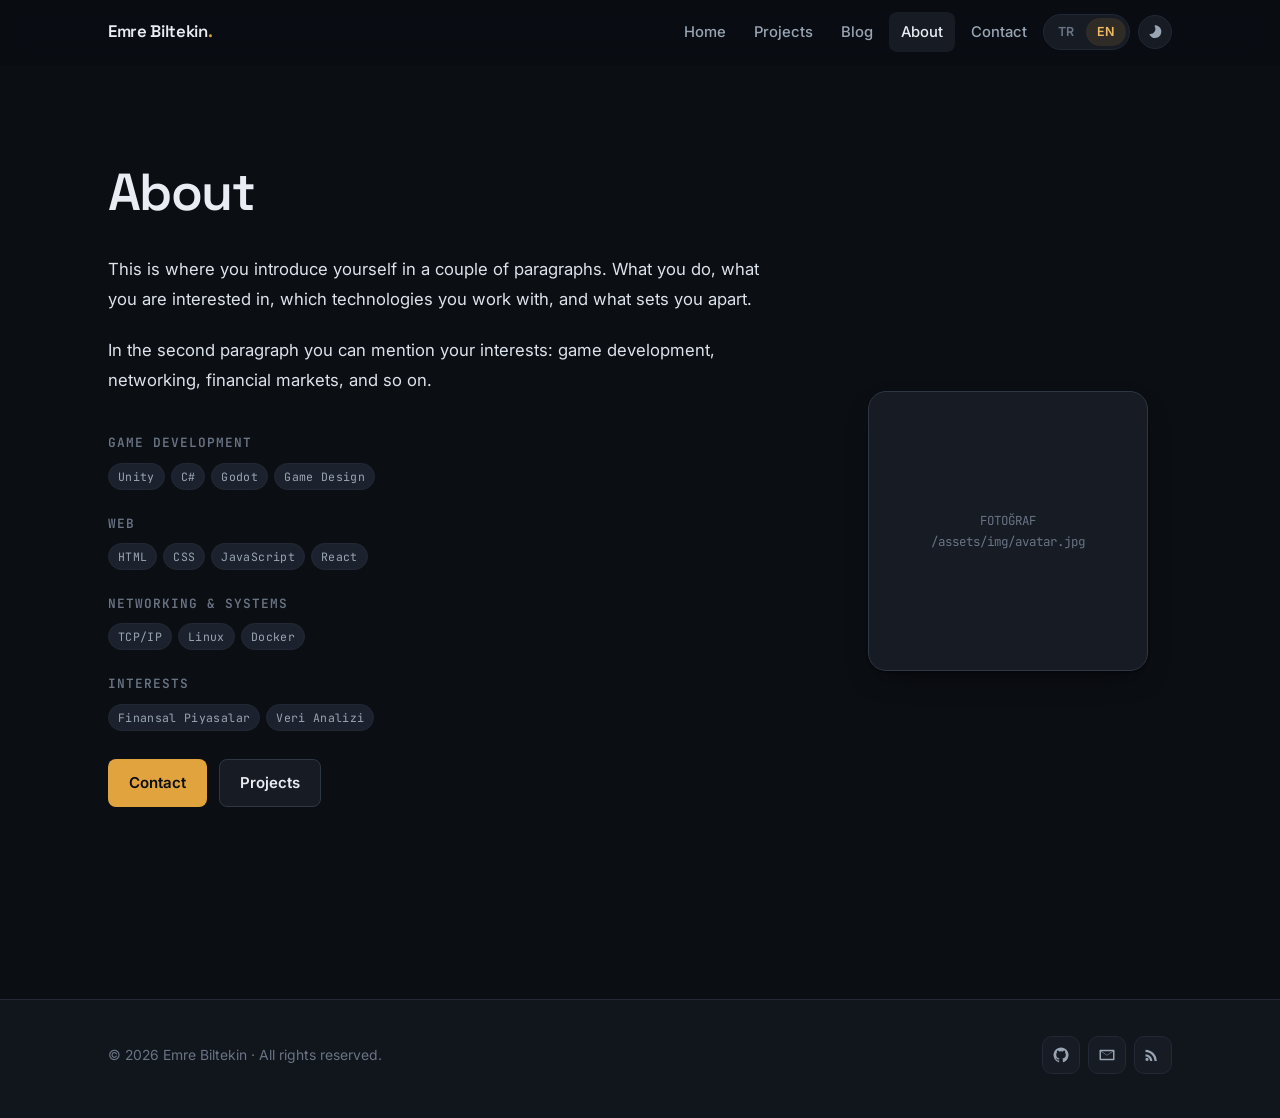
==== about.html @ 10e12e01 "Kişisel site: iki dilli iskelet, blog ve yönetim paneli" ====
<!DOCTYPE html>
<html lang="tr">
<head>
<meta charset="utf-8">
<meta name="viewport" content="width=device-width, initial-scale=1">
<script>/* Tema tercihini sayfa cizilmeden once uygula (ekran yanip sonmesin) */
try{ if(localStorage.getItem('site.theme')==='light') document.documentElement.dataset.theme='light'; }catch(e){}</script>
<title>Hakkımda — Emre Biltekin</title>
<meta name="description" content="Emre Biltekin kimdir, neler yapar, hangi teknolojilerle çalışır.">
<link rel="canonical" href="https://emrebiltekin.me/about.html">

<meta property="og:type" content="profile">
<meta property="og:site_name" content="Emre Biltekin">
<meta property="og:title" content="Hakkımda — Emre Biltekin">
<meta property="og:description" content="Kimim, neler yapıyorum, hangi teknolojilerle çalışıyorum.">
<meta property="og:url" content="https://emrebiltekin.me/about.html">
<meta property="og:image" content="https://emrebiltekin.me/assets/img/og-default.png">
<meta name="twitter:card" content="summary_large_image">

<link rel="icon" href="/assets/img/favicon.svg" type="image/svg+xml">
<link rel="preconnect" href="https://fonts.googleapis.com">
<link rel="preconnect" href="https://fonts.gstatic.com" crossorigin>
<link href="https://fonts.googleapis.com/css2?family=Inter:wght@400;500;600&family=Space+Grotesk:wght@500;600;700&family=JetBrains+Mono:wght@400;500&display=swap" rel="stylesheet">
<link rel="stylesheet" href="/assets/css/style.css">
</head>

<body data-page="about">
<a class="skip-link" href="#main">İçeriğe geç</a>
<header id="site-header"></header>

<main id="main" class="section">
  <div class="wrap">
    <h1 data-i18n="about.title"></h1>

    <div class="hero-inner" style="margin-top:32px">
      <div>
        <div class="prose" id="aboutBio"></div>
        <div id="aboutSkills" style="margin-top:40px"></div>
        <div class="hero-actions">
          <a class="btn btn-primary" href="/contact.html"><span data-i18n="nav.contact"></span></a>
          <a class="btn btn-ghost" href="/projects.html"><span data-i18n="nav.projects"></span></a>
        </div>
      </div>
      <div class="avatar-frame" id="aboutAvatar"></div>
    </div>
  </div>
</main>

<footer id="site-footer"></footer>

<script src="/assets/js/i18n.js"></script>
<script src="/assets/js/site.js"></script>
<script src="/assets/js/pages.js"></script>
</body>
</html>
---- assets/css/style.css ----
/* ==========================================================================
   emrebiltekin.me — tema
   Renk / tipografi / olcu degerleri tek yerde: :root altindaki degiskenler.
   Vurgu rengini degistirmek icin sadece --accent satirini duzenlemen yeterli.
   ========================================================================== */

/* --- KOYU TEMA (varsayilan) --- */
:root{
  color-scheme: dark;

  /* Zemin katmanlari */
  --bg:        #0B0E13;
  --bg-1:      #11151C;
  --bg-2:      #161B24;
  --bg-3:      #1C222D;
  --header-bg: rgba(11,14,19,.72);

  /* Cizgiler */
  --border:    #222835;
  --border-2:  #2E3743;

  /* Metin */
  --text:       #E9EDF3;
  --text-2:     #9AA5B4;
  --text-3:     #6A7484;
  --prose-text: #DDE3EC;
  --code-text:  #E3B77A;

  /* Vurgu — degistirmek icin burasi */
  --accent:      #E0A33E;
  --accent-2:    #EEBB63;
  --accent-soft: rgba(224,163,62,.12);
  --accent-ring: rgba(224,163,62,.40);
  --on-accent:   #0A0D12;   /* vurgu zemini uzerindeki metin rengi */

  --ok:   #3FBF87;
  --warn: #E0A33E;
  --err:  #F2555A;

  /* Tipografi */
  --font-head: 'Space Grotesk', 'Segoe UI', system-ui, sans-serif;
  --font-body: 'Inter', 'Segoe UI', system-ui, -apple-system, sans-serif;
  --font-mono: 'JetBrains Mono', ui-monospace, 'SF Mono', Consolas, monospace;

  /* Olcu */
  --wrap:        1120px;
  --wrap-narrow: 720px;
  --r-sm: 8px;
  --r:    12px;
  --r-lg: 18px;
  --pad:  clamp(16px, 4vw, 28px);

  --shadow-1: 0 1px 2px rgba(0,0,0,.45);
  --shadow-2: 0 1px 2px rgba(0,0,0,.4), 0 12px 32px -16px rgba(0,0,0,.85);
  --t: 180ms cubic-bezier(.2,.7,.3,1);
}

/* --- ACIK TEMA ---
   Sadece renkler degisir; olcu/tipografi ayni kalir.
   Kehribar acik zeminde parlak kaldigi icin okunabilirlik adina koyulastirildi. */
:root[data-theme="light"]{
  color-scheme: light;

  --bg:        #FBFAF7;
  --bg-1:      #FFFFFF;
  --bg-2:      #F4F2ED;
  --bg-3:      #EAE7DF;
  --header-bg: rgba(251,250,247,.78);

  --border:    #E4E0D7;
  --border-2:  #CFC9BC;

  --text:       #15181D;
  --text-2:     #565F6C;
  --text-3:     #7E8794;
  --prose-text: #23282F;
  --code-text:  #8A5A0B;

  --accent:      #B0730F;
  --accent-2:    #8C5A08;
  --accent-soft: rgba(176,115,15,.10);
  --accent-ring: rgba(176,115,15,.38);
  --on-accent:   #FFFFFF;

  --shadow-1: 0 1px 2px rgba(20,24,30,.06);
  --shadow-2: 0 1px 2px rgba(20,24,30,.05), 0 12px 28px -16px rgba(20,24,30,.25);
}

/* ===== Reset ===== */
*,*::before,*::after{ box-sizing:border-box; }
html{ -webkit-text-size-adjust:100%; scroll-behavior:smooth; }
@media (prefers-reduced-motion: reduce){
  html{ scroll-behavior:auto; }
  *,*::before,*::after{ animation-duration:.01ms !important; transition-duration:.01ms !important; }
}
body{
  margin:0;
  background:var(--bg);
  color:var(--text);
  font-family:var(--font-body);
  font-size:16px;
  line-height:1.65;
  -webkit-font-smoothing:antialiased;
  text-rendering:optimizeLegibility;
  overflow-x:hidden;
}
img,svg,video{ max-width:100%; display:block; }
a{ color:var(--accent); text-decoration:none; }
a:hover{ color:var(--accent-2); }
button{ font:inherit; color:inherit; }
h1,h2,h3,h4{ font-family:var(--font-head); font-weight:600; line-height:1.2; letter-spacing:-.02em; margin:0 0 .5em; }
h1{ font-size:clamp(2rem, 1.4rem + 2.6vw, 3.25rem); letter-spacing:-.03em; }
h2{ font-size:clamp(1.5rem, 1.2rem + 1.2vw, 2rem); }
h3{ font-size:1.15rem; }
p{ margin:0 0 1em; }
code,kbd,pre,samp{ font-family:var(--font-mono); font-size:.9em; }
:focus-visible{ outline:2px solid var(--accent); outline-offset:3px; border-radius:4px; }

.sr-only{
  position:absolute; width:1px; height:1px; padding:0; margin:-1px;
  overflow:hidden; clip:rect(0 0 0 0); white-space:nowrap; border:0;
}
.skip-link{
  position:absolute; left:-999px; top:0; z-index:200;
  background:var(--accent); color:var(--on-accent); padding:10px 16px; border-radius:0 0 var(--r-sm) 0;
  font-weight:600;
}
.skip-link:focus{ left:0; }

/* ===== Kapsayici ===== */
.wrap{ width:100%; max-width:var(--wrap); margin-inline:auto; padding-inline:var(--pad); }
.wrap-narrow{ max-width:var(--wrap-narrow); }
.section{ padding-block:clamp(56px, 8vw, 96px); }
.section-tight{ padding-block:clamp(36px, 5vw, 56px); }

/* ===== Header ===== */
.site-header{
  position:sticky; top:0; z-index:100;
  background:var(--header-bg);
  backdrop-filter:blur(14px) saturate(160%);
  -webkit-backdrop-filter:blur(14px) saturate(160%);
  border-bottom:1px solid transparent;
  transition:border-color var(--t), background var(--t);
}
.site-header.is-stuck{ border-bottom-color:var(--border); }
.nav{ display:flex; align-items:center; gap:20px; height:64px; position:relative; }
.brand{
  font-family:var(--font-head); font-weight:600; font-size:1.05rem;
  color:var(--text); letter-spacing:-.02em; white-space:nowrap;
}
.brand:hover{ color:var(--text); }
.brand .dot{ color:var(--accent); }
.nav-links{
  display:flex; align-items:center; gap:4px;
  margin-left:auto; list-style:none; padding:0; margin-block:0;
}
.nav-links a{
  display:block; padding:8px 12px; border-radius:var(--r-sm);
  color:var(--text-2); font-size:.925rem; font-weight:500;
  transition:color var(--t), background var(--t);
}
.nav-links a:hover{ color:var(--text); background:var(--bg-2); }
.nav-links a[aria-current="page"]{ color:var(--text); background:var(--bg-2); }

.lang-switch{
  display:inline-flex; align-items:center; padding:3px;
  background:var(--bg-2); border:1px solid var(--border); border-radius:999px;
}
.lang-switch button{
  border:0; background:transparent; cursor:pointer;
  padding:4px 11px; border-radius:999px;
  font-size:.78rem; font-weight:600; letter-spacing:.04em;
  color:var(--text-3); transition:color var(--t), background var(--t);
}
.lang-switch button:hover{ color:var(--text-2); }
.lang-switch button[aria-pressed="true"]{ background:var(--accent-soft); color:var(--accent-2); }

/* Acik/koyu tema butonu */
.theme-toggle{
  display:inline-grid; place-items:center;
  width:34px; height:34px; flex:none; cursor:pointer;
  background:var(--bg-2); border:1px solid var(--border); border-radius:999px;
  color:var(--text-2);
  transition:color var(--t), border-color var(--t), background var(--t);
}
.theme-toggle:hover{ color:var(--accent-2); border-color:var(--accent-ring); background:var(--accent-soft); }
.theme-toggle .icon-sun{ display:none; }
:root[data-theme="light"] .theme-toggle .icon-sun{ display:block; }
:root[data-theme="light"] .theme-toggle .icon-moon{ display:none; }

.nav-toggle{
  display:none; margin-left:auto;
  background:var(--bg-2); border:1px solid var(--border); border-radius:var(--r-sm);
  width:38px; height:38px; cursor:pointer; align-items:center; justify-content:center;
  color:var(--text-2);
}
@media (max-width:760px){
  .nav-toggle{ display:inline-flex; }
  .nav-links{
    position:absolute; left:calc(var(--pad) * -1); right:calc(var(--pad) * -1); top:64px;
    flex-direction:column; align-items:stretch; gap:2px;
    background:var(--bg-1); border-bottom:1px solid var(--border);
    padding:10px var(--pad) 16px;
    display:none;
  }
  .nav-links.is-open{ display:flex; }
  .nav-links a{ padding:11px 12px; }
  .nav-links .ctrl-li{ margin-top:12px; }
}
.ctrl-li{ display:flex; align-items:center; gap:8px; }

/* ===== Hero ===== */
.hero{ position:relative; padding-block:clamp(64px, 10vw, 120px) clamp(48px, 7vw, 84px); overflow:hidden; }
.hero::before{
  content:""; position:absolute; inset:-45% 0 auto 50%;
  width:min(900px, 130vw); aspect-ratio:1; transform:translateX(-50%);
  background:radial-gradient(circle, var(--accent-soft) 0%, transparent 62%);
  pointer-events:none;
}
.hero-inner{ position:relative; display:grid; gap:clamp(28px,5vw,56px); grid-template-columns:1fr; align-items:center; }
@media (min-width:880px){ .hero-inner{ grid-template-columns:1.35fr .65fr; } }
.eyebrow{
  display:inline-flex; align-items:center; gap:8px;
  font-family:var(--font-mono); font-size:.78rem; letter-spacing:.08em; text-transform:uppercase;
  color:var(--accent-2); background:var(--accent-soft);
  border:1px solid var(--accent-ring); border-radius:999px; padding:5px 12px;
  margin-bottom:20px;
}
.eyebrow .pulse{ width:6px; height:6px; border-radius:50%; background:var(--accent); box-shadow:0 0 0 0 var(--accent-ring); animation:pulse 2.4s infinite; }
@keyframes pulse{ 70%{ box-shadow:0 0 0 8px transparent; } 100%{ box-shadow:0 0 0 0 transparent; } }
.hero p.lead{ font-size:clamp(1.02rem,.95rem + .4vw,1.18rem); color:var(--text-2); max-width:56ch; }
.hero-actions{ display:flex; flex-wrap:wrap; gap:12px; margin-top:28px; }

.avatar-frame{
  position:relative; width:min(280px,70vw); margin-inline:auto;
  aspect-ratio:1; border-radius:var(--r-lg); overflow:hidden;
  border:1px solid var(--border-2); background:var(--bg-2);
  box-shadow:var(--shadow-2);
}
.avatar-frame img{ width:100%; height:100%; object-fit:cover; }
.avatar-frame .placeholder{
  display:grid; place-items:center; height:100%;
  color:var(--text-3); font-family:var(--font-mono); font-size:.78rem; text-align:center; padding:20px; line-height:1.7;
}

/* ===== Butonlar ===== */
.btn{
  display:inline-flex; align-items:center; gap:9px;
  padding:11px 20px; border-radius:var(--r-sm);
  font-size:.94rem; font-weight:600; font-family:var(--font-body);
  border:1px solid transparent; cursor:pointer; white-space:nowrap;
  transition:background var(--t), border-color var(--t), color var(--t), transform var(--t);
}
.btn:active{ transform:translateY(1px); }
.btn-primary{ background:var(--accent); color:var(--on-accent); }
.btn-primary:hover{ background:var(--accent-2); color:var(--on-accent); }
.btn-ghost{ background:var(--bg-2); border-color:var(--border-2); color:var(--text); }
.btn-ghost:hover{ background:var(--bg-3); border-color:var(--text-3); color:var(--text); }
.btn-sm{ padding:7px 14px; font-size:.85rem; }

/* ===== Bolum basligi ===== */
.section-head{
  display:flex; align-items:flex-end; justify-content:space-between;
  gap:20px; flex-wrap:wrap; margin-bottom:32px;
}
.section-head h2{ margin:0; }
.section-head p{ margin:6px 0 0; color:var(--text-2); font-size:.95rem; }
.link-more{ font-size:.9rem; font-weight:600; display:inline-flex; align-items:center; gap:6px; transition:gap var(--t); }
.link-more:hover{ gap:10px; }

/* ===== Kart izgarasi ===== */
.grid{ display:grid; gap:18px; grid-template-columns:repeat(auto-fill, minmax(280px,1fr)); }
.grid-2{ grid-template-columns:repeat(auto-fill, minmax(340px,1fr)); }

.card{
  position:relative; display:flex; flex-direction:column;
  background:var(--bg-1); border:1px solid var(--border); border-radius:var(--r);
  overflow:hidden; transition:border-color var(--t), transform var(--t), background var(--t);
}
.card:hover{ border-color:var(--border-2); transform:translateY(-3px); background:var(--bg-2); }
.card-media{
  aspect-ratio:16/9; background:var(--bg-3);
  display:grid; place-items:center; overflow:hidden; border-bottom:1px solid var(--border);
}
.card-media img{ width:100%; height:100%; object-fit:cover; }
.card-media .ph{ color:var(--text-3); font-family:var(--font-mono); font-size:.75rem; letter-spacing:.06em; }
.card-body{ padding:18px 18px 20px; display:flex; flex-direction:column; gap:10px; flex:1; }
.card-title{ font-family:var(--font-head); font-size:1.08rem; font-weight:600; margin:0; color:var(--text); letter-spacing:-.01em; }
.card-title a{ color:inherit; }
.card-title a:hover{ color:var(--accent-2); }
.card-desc{ margin:0; color:var(--text-2); font-size:.925rem; flex:1; }
.card-meta{ display:flex; align-items:center; gap:10px; font-size:.8rem; color:var(--text-3); font-family:var(--font-mono); }
.card-links{ display:flex; flex-wrap:wrap; gap:8px; margin-top:4px; }

/* Etiketler */
.tags{ display:flex; flex-wrap:wrap; gap:6px; }
.tag{
  font-family:var(--font-mono); font-size:.72rem; letter-spacing:.03em;
  padding:3px 9px; border-radius:999px;
  background:var(--bg-3); border:1px solid var(--border); color:var(--text-2);
}
.tag-accent{ background:var(--accent-soft); border-color:var(--accent-ring); color:var(--accent-2); }

/* Filtre / arama cubugu */
.toolbar{ display:flex; flex-wrap:wrap; gap:12px; align-items:center; margin-bottom:28px; }
.filters{ display:flex; flex-wrap:wrap; gap:8px; }
.filter-btn{
  background:var(--bg-1); border:1px solid var(--border); color:var(--text-2);
  padding:7px 14px; border-radius:999px; font-size:.85rem; font-weight:500; cursor:pointer;
  transition:color var(--t), border-color var(--t), background var(--t);
}
.filter-btn:hover{ color:var(--text); border-color:var(--border-2); }
.filter-btn[aria-pressed="true"]{ background:var(--accent-soft); border-color:var(--accent-ring); color:var(--accent-2); }
.search-box{ position:relative; margin-left:auto; min-width:220px; flex:1; max-width:320px; }
.search-box input{
  width:100%; padding:9px 14px 9px 36px;
  background:var(--bg-1); border:1px solid var(--border); border-radius:var(--r-sm);
  color:var(--text); font-size:.9rem; font-family:inherit;
}
.search-box input::placeholder{ color:var(--text-3); }
.search-box input:focus{ outline:none; border-color:var(--accent-ring); box-shadow:0 0 0 3px var(--accent-soft); }
.search-box .ico{ position:absolute; left:11px; top:50%; transform:translateY(-50%); color:var(--text-3); }
@media (max-width:620px){ .search-box{ margin-left:0; max-width:none; } }

/* ===== Blog listesi ===== */
.post-list{ list-style:none; padding:0; margin:0; display:flex; flex-direction:column; }
.post-item{ border-bottom:1px solid var(--border); }
.post-item:first-child{ border-top:1px solid var(--border); }
.post-link{
  display:grid; gap:6px 24px; padding:22px 4px;
  grid-template-columns:1fr; color:inherit;
  transition:padding var(--t), background var(--t);
}
.post-link:hover{ color:inherit; background:linear-gradient(90deg, var(--accent-soft), transparent 60%); padding-inline:12px 4px; }
@media (min-width:720px){ .post-link{ grid-template-columns:120px 1fr; } }
.post-date{ font-family:var(--font-mono); font-size:.8rem; color:var(--text-3); padding-top:4px; white-space:nowrap; }
.post-title{ font-family:var(--font-head); font-size:1.22rem; font-weight:600; margin:0 0 6px; letter-spacing:-.015em; }
.post-link:hover .post-title{ color:var(--accent-2); }
.post-sum{ margin:0 0 10px; color:var(--text-2); font-size:.94rem; max-width:68ch; }

/* ===== Yazi ===== */
.article-head{ padding-block:clamp(40px,6vw,72px) 28px; border-bottom:1px solid var(--border); margin-bottom:40px; }
.article-meta{ display:flex; flex-wrap:wrap; gap:14px; align-items:center; color:var(--text-3); font-family:var(--font-mono); font-size:.82rem; margin-bottom:18px; }
.back-link{ display:inline-flex; align-items:center; gap:7px; font-size:.87rem; color:var(--text-2); font-weight:500; }
.back-link:hover{ color:var(--accent-2); }

.prose{ font-size:1.045rem; line-height:1.78; color:var(--prose-text); }
.prose > *:first-child{ margin-top:0; }
.prose h2{ margin-top:2em; margin-bottom:.6em; font-size:1.55rem; scroll-margin-top:84px; }
.prose h3{ margin-top:1.7em; margin-bottom:.5em; font-size:1.2rem; scroll-margin-top:84px; }
.prose p{ margin:0 0 1.25em; }
.prose a{ text-decoration:underline; text-underline-offset:3px; text-decoration-color:var(--accent-ring); }
.prose a:hover{ text-decoration-color:var(--accent); }
.prose ul,.prose ol{ margin:0 0 1.25em; padding-left:1.4em; }
.prose li{ margin-bottom:.45em; }
.prose li::marker{ color:var(--text-3); }
.prose blockquote{
  margin:1.6em 0; padding:2px 0 2px 20px;
  border-left:3px solid var(--accent); color:var(--text-2);
}
.prose blockquote p:last-child{ margin-bottom:0; }
.prose img{ border-radius:var(--r); border:1px solid var(--border); margin:1.6em 0; }
.prose hr{ border:0; border-top:1px solid var(--border); margin:2.4em 0; }
.prose code{
  background:var(--bg-2); border:1px solid var(--border); border-radius:5px;
  padding:.15em .4em; font-size:.87em; color:var(--code-text);
}
.prose pre{
  background:var(--bg-1); border:1px solid var(--border); border-radius:var(--r);
  padding:16px 18px; overflow-x:auto; margin:1.6em 0; line-height:1.6;
}
.prose pre code{ background:none; border:0; padding:0; color:var(--text); font-size:.86rem; }
.prose table{ width:100%; border-collapse:collapse; margin:1.6em 0; font-size:.93rem; display:block; overflow-x:auto; }
.prose th,.prose td{ border:1px solid var(--border); padding:9px 13px; text-align:left; }
.prose th{ background:var(--bg-2); font-weight:600; }

/* ===== Hakkimda ===== */
.skill-group{ margin-bottom:26px; }
.skill-group h3{ font-size:.8rem; font-family:var(--font-mono); letter-spacing:.08em; text-transform:uppercase; color:var(--text-3); margin-bottom:12px; }

/* ===== Iletisim ===== */
.contact-grid{ display:grid; gap:14px; grid-template-columns:repeat(auto-fill,minmax(250px,1fr)); }
.contact-card{
  display:flex; align-items:center; gap:14px; padding:16px 18px;
  background:var(--bg-1); border:1px solid var(--border); border-radius:var(--r);
  color:var(--text); transition:border-color var(--t), background var(--t), transform var(--t);
}
.contact-card:hover{ border-color:var(--accent-ring); background:var(--bg-2); color:var(--text); transform:translateY(-2px); }
.contact-card .ico{ display:grid; place-items:center; width:40px; height:40px; flex:none; border-radius:10px; background:var(--bg-3); color:var(--accent-2); }
.contact-card .txt{ display:flex; flex-direction:column; gap:2px; min-width:0; }
.contact-card .label{ display:block; font-size:.72rem; color:var(--text-3); font-family:var(--font-mono); letter-spacing:.06em; text-transform:uppercase; line-height:1.4; }
.contact-card .value{ display:block; font-weight:500; font-size:.95rem; line-height:1.4; overflow-wrap:anywhere; }

/* ===== Durum kutulari ===== */
.empty, .loading{
  padding:48px 24px; text-align:center; color:var(--text-3);
  border:1px dashed var(--border-2); border-radius:var(--r); background:var(--bg-1);
  font-family:var(--font-mono); font-size:.88rem;
}

/* ===== Footer ===== */
.site-footer{ border-top:1px solid var(--border); margin-top:clamp(56px,8vw,96px); padding-block:36px 44px; background:var(--bg-1); }
.footer-inner{ display:flex; flex-wrap:wrap; gap:20px; align-items:center; justify-content:space-between; }
.footer-inner p{ margin:0; color:var(--text-3); font-size:.87rem; }
.social{ display:flex; gap:8px; }
.social a{
  display:grid; place-items:center; width:38px; height:38px;
  border:1px solid var(--border); border-radius:10px;
  color:var(--text-2); background:var(--bg-2);
  transition:color var(--t), border-color var(--t), background var(--t), transform var(--t);
}
.social a:hover{ color:var(--accent-2); border-color:var(--accent-ring); background:var(--accent-soft); transform:translateY(-2px); }

/* ===== Yardimcilar ===== */
.mt-0{ margin-top:0; } .mb-0{ margin-bottom:0; }
.muted{ color:var(--text-2); }
.dim{ color:var(--text-3); }
.mono{ font-family:var(--font-mono); }
[hidden]{ display:none !important; }
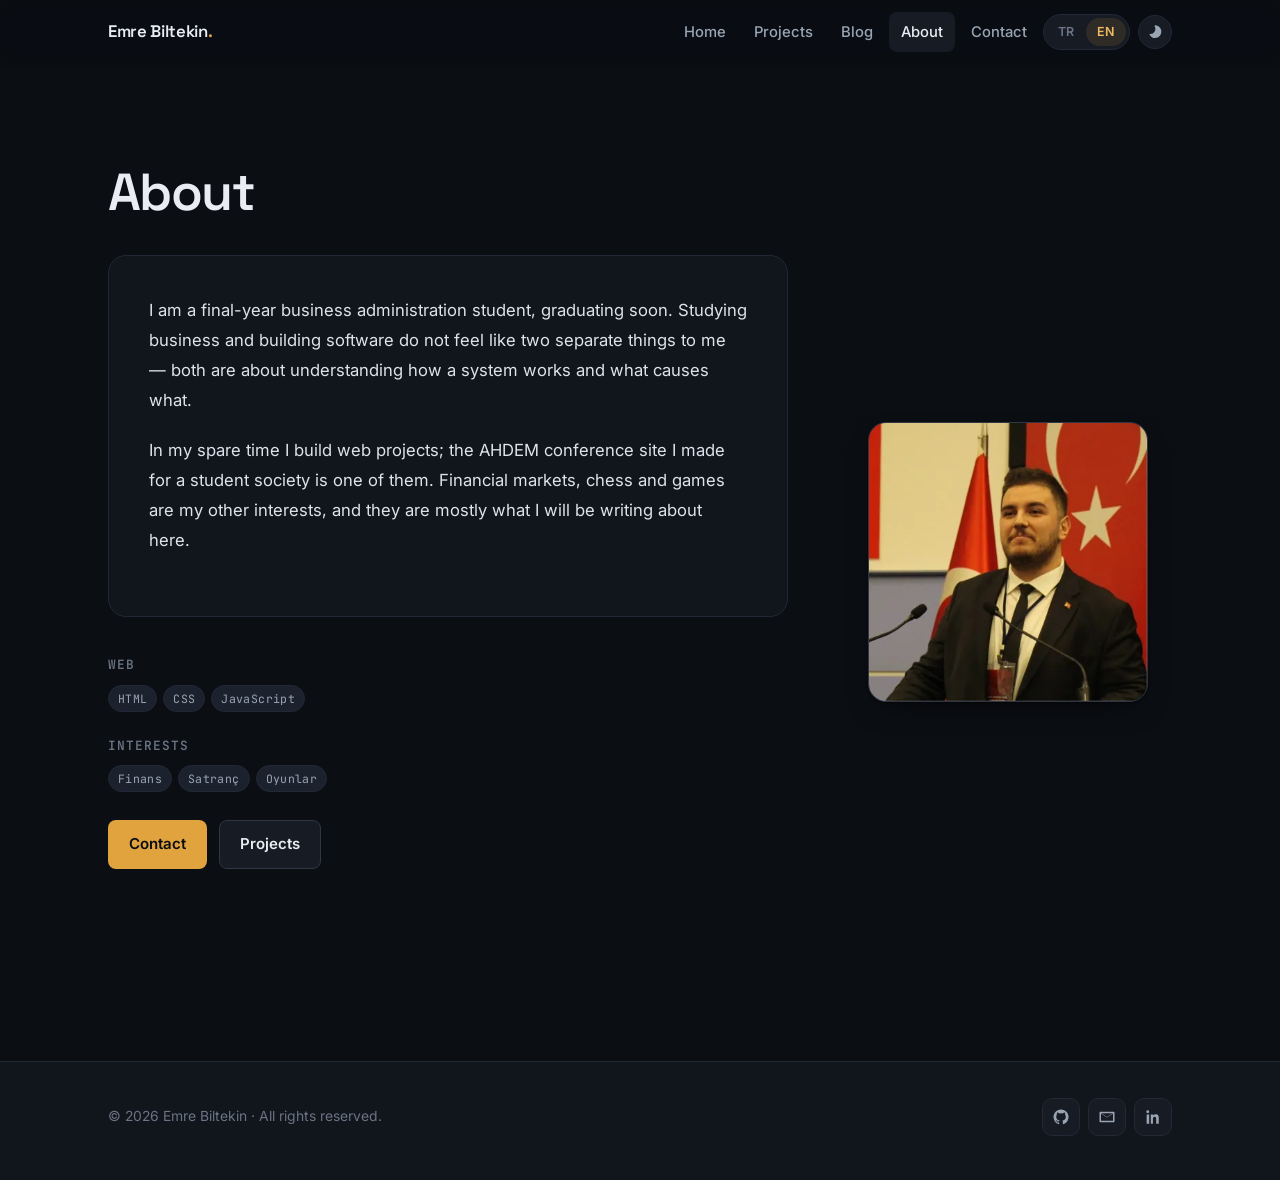
==== commit f2d76a6a: "Açık temada bölüm bantları ve metin yüzeyleri ekle Sayfa tek düz zemin üzerinde akıyordu; özellikle " ====
--- a/about.html
+++ b/about.html
@@ -34,7 +34,7 @@
 
     <div class="hero-inner" style="margin-top:32px">
       <div>
-        <div class="prose" id="aboutBio"></div>
+        <div class="prose surface" id="aboutBio"></div>
         <div id="aboutSkills" style="margin-top:40px"></div>
         <div class="hero-actions">
           <a class="btn btn-primary" href="/contact.html"><span data-i18n="nav.contact"></span></a>
--- a/assets/css/style.css
+++ b/assets/css/style.css
@@ -14,6 +14,10 @@
   --bg-2:      #161B24;
   --bg-3:      #1C222D;
   --header-bg: rgba(11,14,19,.72);
+
+  /* Bolum bandi — sayfayi yatay seritlere ayirir (bkz. .band) */
+  --band:      #0E1218;
+  --band-line: #171C25;
 
   /* Cizgiler */
   --border:    #222835;
@@ -66,6 +70,10 @@
   --bg-2:      #F4F2ED;
   --bg-3:      #EAE7DF;
   --header-bg: rgba(251,250,247,.78);
+
+  /* Acik temada bant belirgin olmali — sayfa duz gorunmesin */
+  --band:      #F1EEE6;
+  --band-line: #E6E1D6;
 
   --border:    #E4E0D7;
   --border-2:  #CFC9BC;
@@ -132,6 +140,27 @@
 .wrap-narrow{ max-width:var(--wrap-narrow); }
 .section{ padding-block:clamp(56px, 8vw, 96px); }
 .section-tight{ padding-block:clamp(36px, 5vw, 56px); }
+
+/* --- Bolum bandi ---
+   Tam genislikte hafif gri serit. Ardisik bolumlere donusumlu verilir;
+   boylece sayfa tek duz zemin olmaktan cikip yatay katmanlara ayrilir. */
+.band{
+  background:var(--band);
+  border-top:1px solid var(--band-line);
+  border-bottom:1px solid var(--band-line);
+}
+
+/* --- Yuzey paneli ---
+   Uzun metni (biyografi, yazi govdesi) zeminden ayiran kart.
+   Acik temada beyaz kagit hissi verir, okumayi rahatlatir. */
+.surface{
+  background:var(--bg-1);
+  border:1px solid var(--border);
+  border-radius:var(--r-lg);
+  padding:clamp(20px, 3.5vw, 40px);
+}
+.surface > .post-list > .post-item:first-child{ border-top:0; }
+.surface > .post-list > .post-item:last-child{ border-bottom:0; }
 
 /* ===== Header ===== */
 .site-header{
